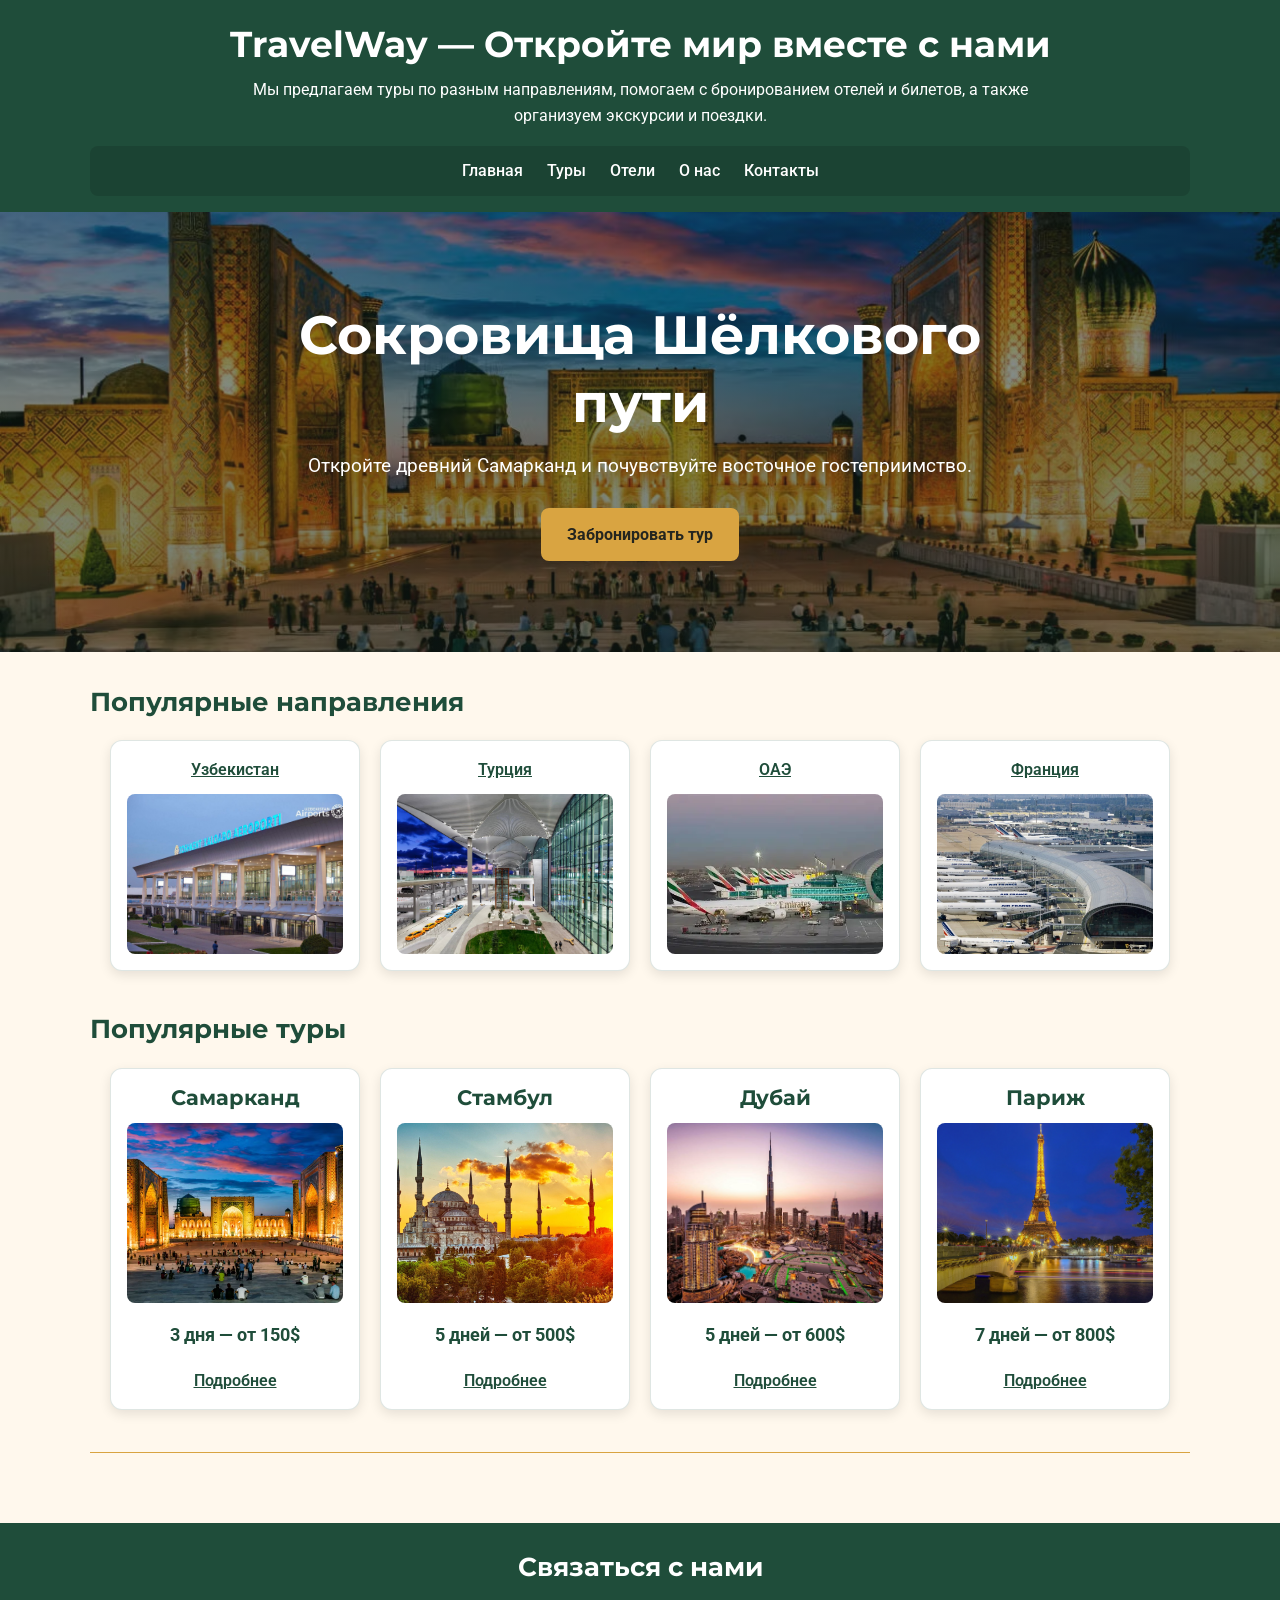
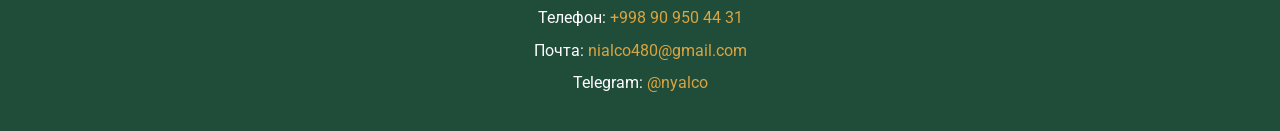
==== index.html @ ac9486d6 "Add index page" ====
<!DOCTYPE html>
<html lang="ru">
<head>
    <meta charset="UTF-8">
    <meta name="viewport" content="width=device-width, initial-scale=1.0">
    <title>TravelWay — главная</title>
    <link rel="stylesheet" href="style.css">
</head>
<body>
<header class="site-header">
    <div class="container">
        <section class="header-intro">
            <h1>TravelWay — Откройте мир вместе с нами</h1>
            <p>Мы предлагаем туры по разным направлениям, помогаем с бронированием отелей и билетов, а также организуем экскурсии и поездки.</p>
        </section>
        <nav aria-label="Основная навигация">
            <a href="glavnayaStr.html">Главная</a>
            <a href="turi.html">Туры</a>
            <a href="oteli.html">Отели</a>
            <a href="oNas.html">О нас</a>
            <a href="#kontakti">Контакты</a>
        </nav>
    </div>
</header>

<section class="hero" aria-labelledby="hero-title">
    <div class="hero-content">
        <h2 id="hero-title">Сокровища Шёлкового пути</h2>
        <p>Откройте древний Самарканд и почувствуйте восточное гостеприимство.</p>
        <a class="btn" href="turi.html">Забронировать тур</a>
    </div>
</section>

<main>
    <div class="container">
        <section class="popNaprav">
            <h2>Популярные направления</h2>
            <ul>
                <li>
                    <a href="turiUzb.html">Узбекистан</a>
                    <img src="uzb1.png" alt="Архитектура Узбекистана" loading="lazy">
                </li>
                <li>
                    <a href="soonTur.html">Турция</a>
                    <img src="turk1.png" alt="Турция" loading="lazy">
                </li>
                <li>
                    <a href="soonTur.html">ОАЭ</a>
                    <img src="uae1.png" alt="Объединённые Арабские Эмираты" loading="lazy">
                </li>
                <li>
                    <a href="soonTur.html">Франция</a>
                    <img src="fr1.png" alt="Франция" loading="lazy">
                </li>
            </ul>
        </section>

        <section class="popTuri">
            <h2>Популярные туры</h2>
            <ul>
                <li>
                    <h3>Самарканд</h3>
                    <img src="samarkand1.png" alt="Самарканд" loading="lazy">
                    <p class="price">3 дня — от 150$</p>
                    <a href="#kontakti">Подробнее</a>
                </li>
                <li>
                    <h3>Стамбул</h3>
                    <img src="stambul1.png" alt="Стамбул" loading="lazy">
                    <p class="price">5 дней — от 500$</p>
                    <a href="soonTur.html">Подробнее</a>
                </li>
                <li>
                    <h3>Дубай</h3>
                    <img src="dubai1.png" alt="Дубай" loading="lazy">
                    <p class="price">5 дней — от 600$</p>
                    <a href="soonTur.html">Подробнее</a>
                </li>
                <li>
                    <h3>Париж</h3>
                    <img src="paris1.png" alt="Париж" loading="lazy">
                    <p class="price">7 дней — от 800$</p>
                    <a href="soonTur.html">Подробнее</a>
                </li>
            </ul>
        </section>
        <hr>
    </div>
</main>

<footer id="kontakti" class="site-footer">
    <div class="container">
        <h2>Связаться с нами</h2>
        <p>Телефон: <a href="tel:+998909504431">+998 90 950 44 31</a></p>
        <p>Почта: <a href="mailto:nialco480@gmail.com">nialco480@gmail.com</a></p>
        <p>Telegram: <a href="https://t.me/nyalco">@nyalco</a></p>
    </div>
</footer>
</body>
</html>
---- style.css ----
/* Google Fonts: два шрифта с поддержкой кириллицы */
@import url('https://fonts.googleapis.com/css2?family=Montserrat:wght@400;500;600;700&family=Roboto:wght@400;500;700&display=swap');

/* Палитра сайта TravelWay — сохранена */
:root {
    --main-color: #1F4D3A;
    --background-color: #FFF8ED;
    --accent-color: #D9A441;
    --text-color: #292F2B;
}

/* Блочная модель */
*,
*::before,
*::after {
    box-sizing: border-box;
}

html { scroll-behavior: smooth; }

body {
    margin: 0;
    background-color: var(--background-color);
    color: var(--text-color);
    font-family: 'Roboto', sans-serif;
    line-height: 1.6;
}

img {
    display: block;
    max-width: 100%;
}

.container {
    width: min(100% - 40px, 1100px);
    margin: 0 auto;
}

h1, h2, h3 {
    color: var(--main-color);
    font-family: 'Montserrat', sans-serif;
    line-height: 1.25;
}

h1 { margin: 0 0 10px; font-size: 36px; }
h2 { margin-top: 0; font-size: 26px; }
h3 { font-size: 21px; }

/* Шапка и меню */
.site-header {
    padding: 22px 0 16px;
    background: var(--main-color);
    color: white;
}

.header-intro { text-align: center; }
.site-header h1, .site-header p { color: white; }
.site-header p { max-width: 850px; margin: 0 auto 18px; }

nav {
    display: flex;
    flex-wrap: wrap;
    justify-content: center;
    gap: 8px 24px;
    padding: 12px;
    border-radius: 8px;
    background: rgba(0, 0, 0, 0.13);
}

nav a, a {
    color: var(--main-color);
    transition: color 0.2s ease, background-color 0.2s ease;
}

nav a { color: white; text-decoration: none; font-weight: 500; }
a:hover, nav a:hover { color: var(--accent-color); }

/* Главный баннер. Путь считается от расположения этого CSS-файла.
   Проверьте, что samarkand1.png лежит рядом со style.css; иначе замените путь, например на url("images/samarkand1.png"). */
.hero {
    display: grid;
    min-height: 440px;
    place-items: center;
    padding: 56px 20px;
    text-align: center;
    color: white;
    background-image: linear-gradient(rgba(17, 30, 23, 0.48), rgba(17, 30, 23, 0.58)), url("samarkand1.png");
    background-color: var(--main-color);
    background-size: cover;
    background-position: center;
}

.hero-content { max-width: 760px; }
.hero h2 { margin: 0 0 14px; color: white; font-size: clamp(32px, 5vw, 54px); }
.hero p { margin: 0 0 26px; font-size: 19px; }

.btn {
    display: inline-block;
    padding: 12px 24px;
    border: 2px solid var(--accent-color);
    border-radius: 8px;
    background: var(--accent-color);
    color: #24251f;
    font-weight: 700;
    text-decoration: none;
}

.btn:hover { background: transparent; color: white; }

main { padding: 34px 0 10px; }
.popNaprav, .popTuri { margin-bottom: 42px; }

.popNaprav ul, .popTuri ul {
    display: flex;
    flex-wrap: wrap;
    justify-content: center;
    gap: 20px;
    margin: 0;
    padding: 0;
    list-style: none;
}

.popNaprav li, .popTuri li {
    width: 100%;
    max-width: 250px;
    padding: 16px;
    overflow: hidden;
    border: 1px solid rgba(31, 77, 58, 0.14);
    border-radius: 12px;
    background: white;
    text-align: center;
    box-shadow: 0 4px 12px rgba(0, 0, 0, 0.10);
}

.popNaprav li > a, .popTuri li > a { font-weight: 600; }
.popNaprav img, .popTuri img { width: 100%; height: 160px; margin-top: 12px; border-radius: 8px; object-fit: cover; }
.popTuri img { height: 180px; }
.popTuri h3 { margin: 0 0 10px; }
.price { color: var(--main-color); font-size: 18px; font-weight: 700; }

/* Базовое оформление таблиц для страниц проекта */
table { width: 100%; border-collapse: collapse; background: white; }
th, td { padding: 12px 14px; border: 1px solid rgba(31, 77, 58, 0.2); text-align: left; }
th { background: var(--main-color); color: white; }
tr:nth-child(even) { background: #f5efe5; }

.note { margin: 15px 0; padding: 12px; border-left: 4px solid var(--accent-color); background: white; }
hr { margin: 25px 0; border: 0; border-top: 1px solid var(--accent-color); }

.site-footer {
    margin-top: 35px;
    padding: 28px 0;
    background: var(--main-color);
    color: white;
    text-align: center;
}

.site-footer h2 { color: white; }
.site-footer p { margin: 7px 0; }
.site-footer a { color: var(--accent-color); text-decoration: none; }
.site-footer a:hover { color: white; text-decoration: underline; }

@media (max-width: 600px) {
    .container { width: min(100% - 24px, 1100px); }
    h1 { font-size: 27px; }
    h2 { font-size: 22px; }
    .hero { min-height: 360px; }
    .hero p { font-size: 17px; }
    .popNaprav li, .popTuri li { max-width: 100%; }
    th, td { padding: 9px; }
}


/* =====================================
   СТРАНИЦА ТУРОВ
===================================== */

.page-intro {
    padding: 40px 0 25px;
    text-align: center;
}

.page-intro p {
    max-width: 800px;
    margin: 0 auto;
}

.tour-categories {
    display: grid;
    grid-template-columns: repeat(2, minmax(0, 1fr));
    gap: 30px;
    margin: 20px 0 50px;
}

.tour-category {
    display: flex;
    flex-direction: column;
    align-items: center;
    padding: 22px;
    border: 1px solid rgba(31, 77, 58, 0.14);
    border-radius: 14px;
    background: white;
    text-align: center;
    box-shadow: 0 4px 12px rgba(0, 0, 0, 0.10);
    transition: transform 0.25s ease, box-shadow 0.25s ease;
}

.tour-category:hover {
    transform: translateY(-5px);
    box-shadow: 0 8px 20px rgba(0, 0, 0, 0.14);
}

.tour-category h3 {
    margin-top: 0;
}

.tour-category img {
    width: 100%;
    height: 260px;
    margin-bottom: 15px;
    border-radius: 10px;
    object-fit: cover;
}

.tour-category p {
    flex-grow: 1;
}

.tour-category .btn {
    margin-top: 15px;
}

@media (max-width: 650px) {
    .tour-categories {
        grid-template-columns: 1fr;
    }

    .tour-category img {
        height: 220px;
    }
}


/* =====================================
   СТРАНИЦА В РАЗРАБОТКЕ
===================================== */

.soon-page {
    min-height: 100vh;
    display: flex;
    align-items: center;
    justify-content: center;
    padding: 25px;
    background: var(--background-color);
}

.soon-container {
    width: 100%;
    max-width: 850px;
    padding: 35px;
    border-radius: 18px;
    background: white;
    text-align: center;
    box-shadow: 0 8px 30px rgba(0, 0, 0, 0.12);
}

.soon-content h1 {
    font-size: clamp(25px, 4vw, 38px);
}

.soon-content > p {
    margin: 15px 0;
}

.soon-content img {
    width: 100%;
    max-width: 550px;
    max-height: 400px;
    margin: 20px auto;
    border-radius: 12px;
    object-fit: contain;
}

.soon-content .btn {
    margin-top: 15px;
}


/* =====================================
   СТРАНИЦА О НАС
===================================== */

.about-intro {
    display: grid;
    grid-template-columns: 1fr 1fr;
    align-items: center;
    gap: 35px;
    margin: 45px 0;
    padding: 25px;
    border-radius: 14px;
    background: white;
    box-shadow: 0 4px 12px rgba(0, 0, 0, 0.08);
}

.about-text p {
    font-size: 17px;
    line-height: 1.8;
}

.about-intro img {
    width: 100%;
    max-height: 350px;
    object-fit: contain;
}

.about-services,
.about-advantages {
    margin: 35px 0;
    padding: 25px 30px;
    border-radius: 12px;
    background: white;
    box-shadow: 0 4px 12px rgba(0, 0, 0, 0.08);
}

.about-services ul,
.about-advantages ul {
    padding-left: 25px;
}

.about-services li,
.about-advantages li {
    margin: 12px 0;
    padding-left: 5px;
}

.about-services li::marker,
.about-advantages li::marker {
    color: var(--accent-color);
}

.about-mission {
    margin: 40px 0;
    padding: 30px;
    border-left: 5px solid var(--accent-color);
    border-radius: 8px;
    background: #f3ead9;
    text-align: center;
}

.about-mission h3 {
    margin-top: 0;
}

.about-mission p {
    font-size: 19px;
    font-weight: 500;
}

@media (max-width: 650px) {
    .about-intro {
        grid-template-columns: 1fr;
        text-align: center;
    }

    .about-intro img {
        max-height: 250px;
    }

    .about-services,
    .about-advantages {
        padding: 20px;
    }
}



/* =====================================
   ТУРЫ ПО УЗБЕКИСТАНУ
===================================== */

.uzbekistan-banner {
    margin: 30px 0;
    overflow: hidden;
    border-radius: 12px;
}

.uzbekistan-banner img {
    width: 100%;
    height: 220px;
    object-fit: cover;
    object-position: center;
}

.uzbekistan-intro {
    margin: 35px 0;
    text-align: center;
}

.uzbekistan-intro p {
    max-width: 850px;
    margin: 0 auto;
}

.uzbekistan-tours {
    display: grid;
    grid-template-columns: repeat(3, minmax(0, 1fr));
    gap: 24px;
    margin: 30px 0 45px;
}

.uzbekistan-card {
    display: flex;
    flex-direction: column;
    overflow: hidden;
    border: 1px solid rgba(31, 77, 58, 0.14);
    border-radius: 12px;
    background: white;
    box-shadow: 0 4px 12px rgba(0, 0, 0, 0.10);
    transition: transform 0.25s ease, box-shadow 0.25s ease;
}

.uzbekistan-card:hover {
    transform: translateY(-5px);
    box-shadow: 0 8px 20px rgba(0, 0, 0, 0.14);
}

.uzbekistan-card > img {
    width: 100%;
    height: 200px;
    margin: 0;
    border-radius: 0;
    object-fit: cover;
}

.uzbekistan-card-content {
    display: flex;
    flex-direction: column;
    flex-grow: 1;
    align-items: flex-start;
    padding: 18px;
}

.uzbekistan-card h3 {
    margin: 0 0 8px;
}

.uzbekistan-card .price {
    margin: 5px 0 10px;
}

.uzbekistan-card-content > p:not(.price) {
    flex-grow: 1;
    font-size: 14px;
}

.uzbekistan-card .btn {
    margin-top: 12px;
    align-self: flex-start;
}

.uzbekistan-contact {
    margin: 45px 0;
    padding: 35px 20px;
    border-radius: 14px;
    background: #f3ead9;
    text-align: center;
}

.uzbekistan-contact p {
    margin-bottom: 22px;
}

@media (max-width: 900px) {
    .uzbekistan-tours {
        grid-template-columns: repeat(2, minmax(0, 1fr));
    }
}

@media (max-width: 600px) {
    .uzbekistan-tours {
        grid-template-columns: 1fr;
    }

    .uzbekistan-banner img {
        height: 150px;
    }

    .uzbekistan-card > img {
        height: 220px;
    }

    .uzbekistan-card-content {
        padding: 16px;
    }
}


/* =====================================
   СТРАНИЦА ТУРА В САМАРКАНД
===================================== */

.samarkand-video,
.samarkand-description,
.samarkand-program,
.samarkand-inclusions,
.samarkand-places,
.samarkand-map {
    margin: 35px 0;
}

.samarkand-video {
    text-align: center;
}

.video-wrapper {
    position: relative;
    width: 100%;
    max-width: 850px;
    aspect-ratio: 16 / 9;
    margin: 20px auto;
    overflow: hidden;
    border-radius: 14px;
    box-shadow: 0 5px 18px rgba(0, 0, 0, 0.15);
}

.video-wrapper iframe {
    width: 100%;
    height: 100%;
    border: 0;
}

.samarkand-description {
    padding: 28px;
    border-radius: 14px;
    background: white;
    box-shadow: 0 4px 12px rgba(0, 0, 0, 0.08);
}

.samarkand-description h3 {
    margin-bottom: 10px;
}

.samarkand-description > p {
    line-height: 1.8;
}

.tour-info {
    display: flex;
    flex-wrap: wrap;
    gap: 12px;
    margin-top: 20px;
}

.tour-info p {
    flex: 1 1 200px;
    margin: 0;
    padding: 15px;
    border-left: 4px solid var(--accent-color);
    border-radius: 6px;
    background: #f5efe5;
}

.samarkand-program,
.samarkand-inclusions {
    padding: 24px;
    border-radius: 12px;
    background: white;
    box-shadow: 0 4px 12px rgba(0, 0, 0, 0.08);
}

.table-wrapper {
    width: 100%;
    overflow-x: auto;
    border-radius: 8px;
}

.table-wrapper table {
    min-width: 500px;
}

.table-wrapper td {
    line-height: 1.6;
}

.samarkand-places {
    padding: 25px;
    border-radius: 12px;
    background: white;
}

.samarkand-places ul {
    padding-left: 25px;
}

.samarkand-places li {
    margin: 10px 0;
}

.samarkand-places li::marker {
    color: var(--accent-color);
}

.map-wrapper {
    width: 100%;
    height: 350px;
    overflow: hidden;
    border-radius: 12px;
    box-shadow: 0 4px 12px rgba(0, 0, 0, 0.12);
}

.map-wrapper iframe {
    width: 100%;
    height: 100%;
    border: 0;
}

.samarkand-booking {
    margin: 45px 0;
    padding: 35px 20px;
    border-radius: 14px;
    background: #f3ead9;
    text-align: center;
}

.samarkand-booking p {
    margin-bottom: 22px;
}

@media (max-width: 600px) {
    .samarkand-description,
    .samarkand-program,
    .samarkand-inclusions,
    .samarkand-places {
        padding: 17px;
    }

    .tour-info {
        flex-direction: column;
    }

    .map-wrapper {
        height: 280px;
    }
}


/* СТРАНИЦА БРОНИРОВАНИЯ */

.booking-intro {
    margin: 40px 0 25px;
    text-align: center;
}

.booking-intro p {
    max-width: 750px;
    margin: 15px auto;
    line-height: 1.7;
}

.booking-card {
    max-width: 700px;
    margin: 30px auto;
    padding: 30px;
    border-radius: 14px;
    background: white;
    box-shadow: 0 4px 15px rgba(0, 0, 0, 0.10);
}

.booking-card h2 {
    text-align: center;
    margin-bottom: 25px;
}

.booking-form {
    display: flex;
    flex-direction: column;
    gap: 10px;
}

.booking-form label {
    margin-top: 8px;
    font-weight: 600;
}

.booking-form input,
.booking-form select,
.booking-form textarea {
    width: 100%;
    padding: 12px;
    border: 1px solid #ccc;
    border-radius: 7px;
    font-family: inherit;
    font-size: 15px;
    background: white;
}

.booking-form input:focus,
.booking-form select:focus,
.booking-form textarea:focus {
    outline: 2px solid var(--accent-color);
    border-color: var(--accent-color);
}

.booking-form .btn {
    margin-top: 18px;
    cursor: pointer;
}

.booking-back {
    margin: 35px 0 45px;
    text-align: center;
}

@media (max-width: 600px) {
    .booking-card {
        padding: 18px;
    }
}
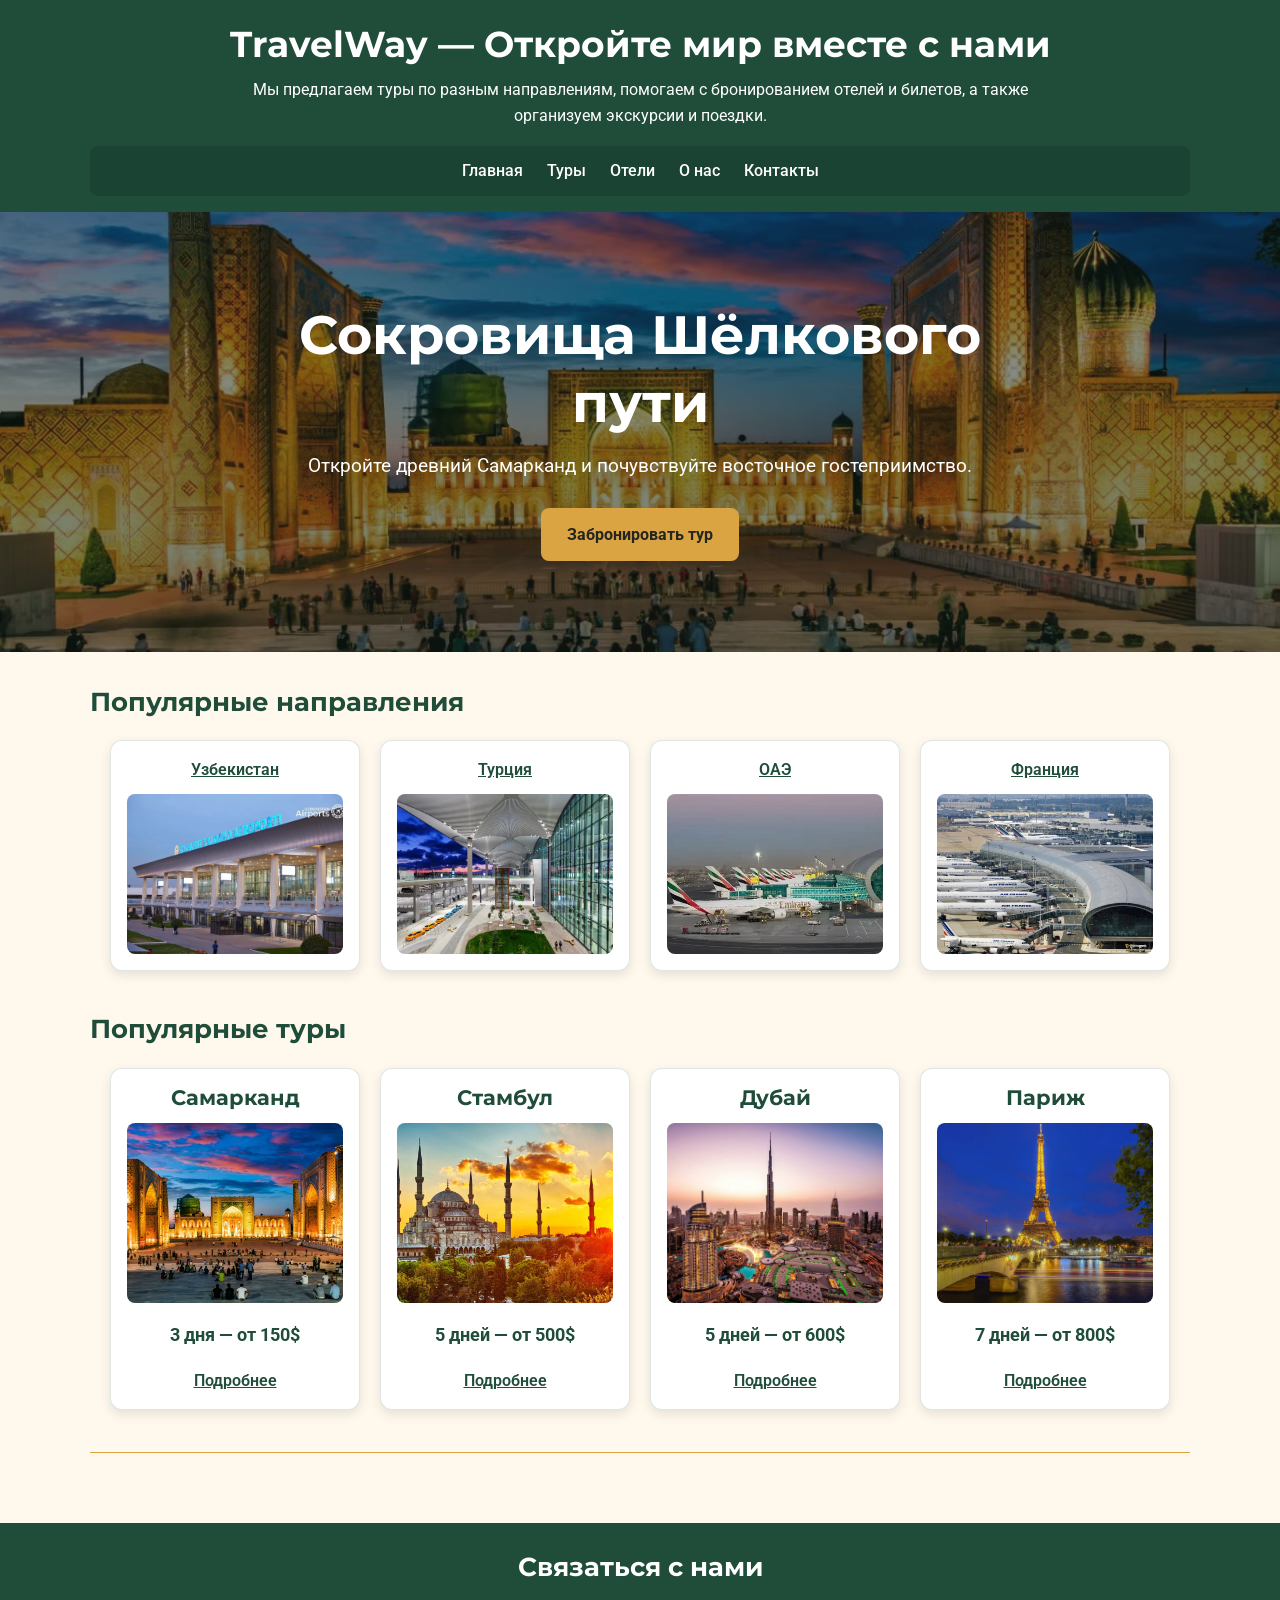
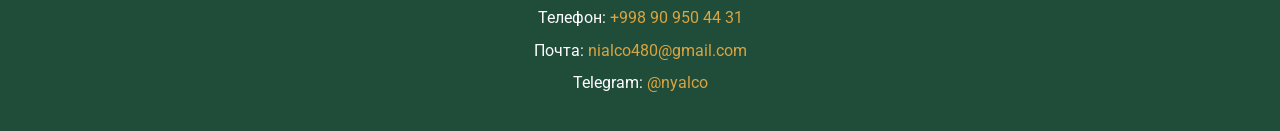
==== commit 16ae9a88: "Optimize images to WebP" ====
--- a/index.html
+++ b/index.html
@@ -38,19 +38,19 @@
             <ul>
                 <li>
                     <a href="turiUzb.html">Узбекистан</a>
-                    <img src="uzb1.png" alt="Архитектура Узбекистана" loading="lazy">
+                    <img src="uzb1.webp" alt="Архитектура Узбекистана" loading="lazy">
                 </li>
                 <li>
                     <a href="soonTur.html">Турция</a>
-                    <img src="turk1.png" alt="Турция" loading="lazy">
+                    <img src="turk1.webp" alt="Турция" loading="lazy">
                 </li>
                 <li>
                     <a href="soonTur.html">ОАЭ</a>
-                    <img src="uae1.png" alt="Объединённые Арабские Эмираты" loading="lazy">
+                    <img src="uae1.webp" alt="Объединённые Арабские Эмираты" loading="lazy">
                 </li>
                 <li>
                     <a href="soonTur.html">Франция</a>
-                    <img src="fr1.png" alt="Франция" loading="lazy">
+                    <img src="fr1.webp" alt="Франция" loading="lazy">
                 </li>
             </ul>
         </section>
@@ -60,25 +60,25 @@
             <ul>
                 <li>
                     <h3>Самарканд</h3>
-                    <img src="samarkand1.png" alt="Самарканд" loading="lazy">
+                    <img src="samarkand1.webp" alt="Самарканд" loading="lazy">
                     <p class="price">3 дня — от 150$</p>
                     <a href="#kontakti">Подробнее</a>
                 </li>
                 <li>
                     <h3>Стамбул</h3>
-                    <img src="stambul1.png" alt="Стамбул" loading="lazy">
+                    <img src="stambul1.webp" alt="Стамбул" loading="lazy">
                     <p class="price">5 дней — от 500$</p>
                     <a href="soonTur.html">Подробнее</a>
                 </li>
                 <li>
                     <h3>Дубай</h3>
-                    <img src="dubai1.png" alt="Дубай" loading="lazy">
+                    <img src="dubai1.webp" alt="Дубай" loading="lazy">
                     <p class="price">5 дней — от 600$</p>
                     <a href="soonTur.html">Подробнее</a>
                 </li>
                 <li>
                     <h3>Париж</h3>
-                    <img src="paris1.png" alt="Париж" loading="lazy">
+                    <img src="paris1.webp" alt="Париж" loading="lazy">
                     <p class="price">7 дней — от 800$</p>
                     <a href="soonTur.html">Подробнее</a>
                 </li>
--- a/style.css
+++ b/style.css
@@ -76,7 +76,7 @@
 a:hover, nav a:hover { color: var(--accent-color); }
 
 /* Главный баннер. Путь считается от расположения этого CSS-файла.
-   Проверьте, что samarkand1.png лежит рядом со style.css; иначе замените путь, например на url("images/samarkand1.png"). */
+   Проверьте, что samarkand1.webp лежит рядом со style.css; иначе замените путь, например на url("images/samarkand1.webp"). */
 .hero {
     display: grid;
     min-height: 440px;
@@ -84,7 +84,7 @@
     padding: 56px 20px;
     text-align: center;
     color: white;
-    background-image: linear-gradient(rgba(17, 30, 23, 0.48), rgba(17, 30, 23, 0.58)), url("samarkand1.png");
+    background-image: linear-gradient(rgba(17, 30, 23, 0.48), rgba(17, 30, 23, 0.58)), url("samarkand1.webp");
     background-color: var(--main-color);
     background-size: cover;
     background-position: center;
